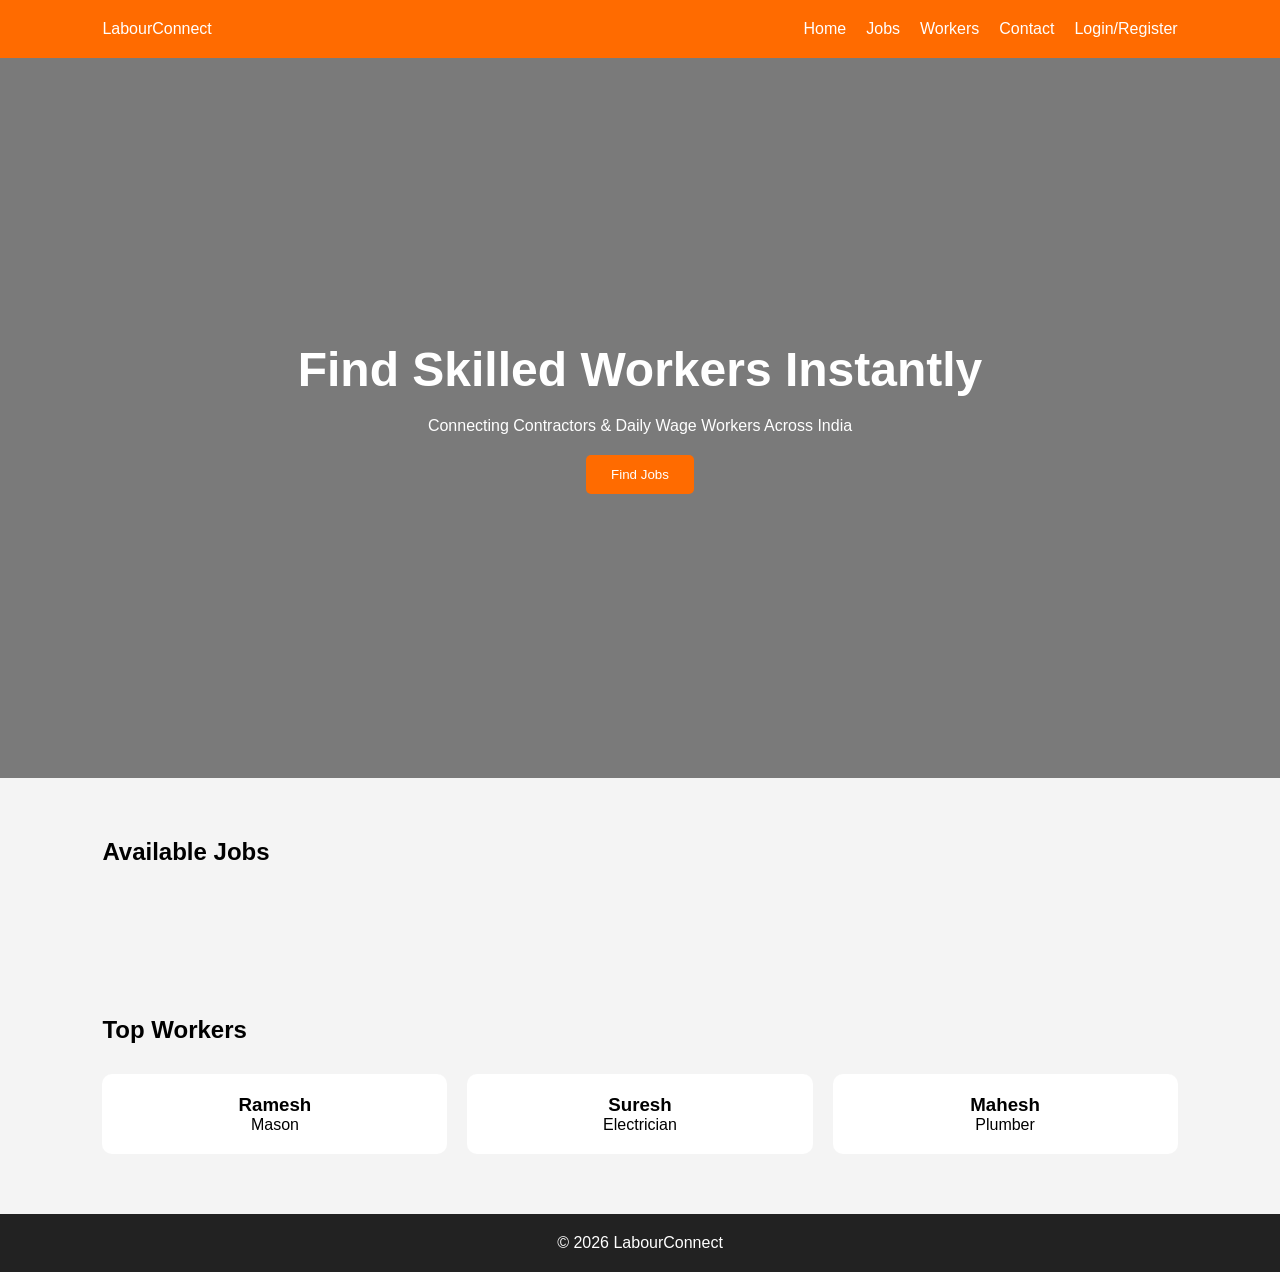
==== index.html @ fd5994c7 "Add files via upload" ====
<!DOCTYPE html>
<html lang="en">
<head>
    <meta charset="UTF-8">
    <meta name="viewport" content="width=device-width, initial-scale=1.0">
    <title>LabourConnect</title>
    <link rel="stylesheet" href="css/style.css">
</head>
<body>

<nav>
    <div class="logo">LabourConnect</div>
    <ul>
        <li><a href="#">Home</a></li>
        <li><a href="#jobs">Jobs</a></li>
        <li><a href="#workers">Workers</a></li>
        <li><a href="#contact">Contact</a></li>
	<li><a href="login.html">Login/Register</a></li>

    </ul>
</nav>

<section class="hero">
    <div class="hero-content">
        <h1>Find Skilled Workers Instantly</h1>
        <p>Connecting Contractors & Daily Wage Workers Across India</p>
        <button onclick="showJobs()">Find Jobs</button>
    </div>
</section>

<section id="jobs" class="jobs-section">
    <h2>Available Jobs</h2>

    <div class="job-container" id="jobContainer">
    </div>
</section>

<section id="workers" class="workers-section">
    <h2>Top Workers</h2>

    <div class="worker-grid">
        <div class="worker-card">
            <h3>Ramesh</h3>
            <p>Mason</p>
        </div>

        <div class="worker-card">
            <h3>Suresh</h3>
            <p>Electrician</p>
        </div>

        <div class="worker-card">
            <h3>Mahesh</h3>
            <p>Plumber</p>
        </div>
    </div>
</section>

<footer id="contact">
    <p>© 2026 LabourConnect</p>
</footer>

<script src="script.js"></script>

</body>
</html>
---- css/style.css ----
*{
    margin:0;
    padding:0;
    box-sizing:border-box;
    font-family:Arial,sans-serif;
}

body{
    background:#f4f4f4;
}

nav{
    display:flex;
    justify-content:space-between;
    align-items:center;
    padding:20px 8%;
    background:#ff6b00;
    color:white;
}

nav ul{
    display:flex;
    list-style:none;
    gap:20px;
}

nav a{
    color:white;
    text-decoration:none;
}

.hero{
    height:80vh;
    display:flex;
    justify-content:center;
    align-items:center;
    background:linear-gradient(rgba(0,0,0,.5),
    rgba(0,0,0,.5)),
    url('https://images.unsplash.com/photo-1504307651254-35680f356dfd');
    background-size:cover;
    color:white;
    text-align:center;
}

.hero h1{
    font-size:3rem;
}

.hero p{
    margin:20px 0;
}

.hero button{
    padding:12px 25px;
    border:none;
    background:#ff6b00;
    color:white;
    border-radius:5px;
    cursor:pointer;
}

.jobs-section,
.workers-section{
    padding:60px 8%;
}

.jobs-section h2,
.workers-section h2{
    margin-bottom:30px;
}

.job-container{
    display:grid;
    grid-template-columns:repeat(auto-fit,minmax(280px,1fr));
    gap:20px;
}

.job-card{
    background:white;
    padding:20px;
    border-radius:10px;
    box-shadow:0 3px 10px rgba(0,0,0,.1);
}

.job-card button{
    margin-top:15px;
    padding:10px 15px;
    background:#ff6b00;
    border:none;
    color:white;
    cursor:pointer;
}

.worker-grid{
    display:grid;
    grid-template-columns:repeat(auto-fit,minmax(220px,1fr));
    gap:20px;
}

.worker-card{
    background:white;
    padding:20px;
    border-radius:10px;
    text-align:center;
}

footer{
    background:#222;
    color:white;
    text-align:center;
    padding:20px;
}
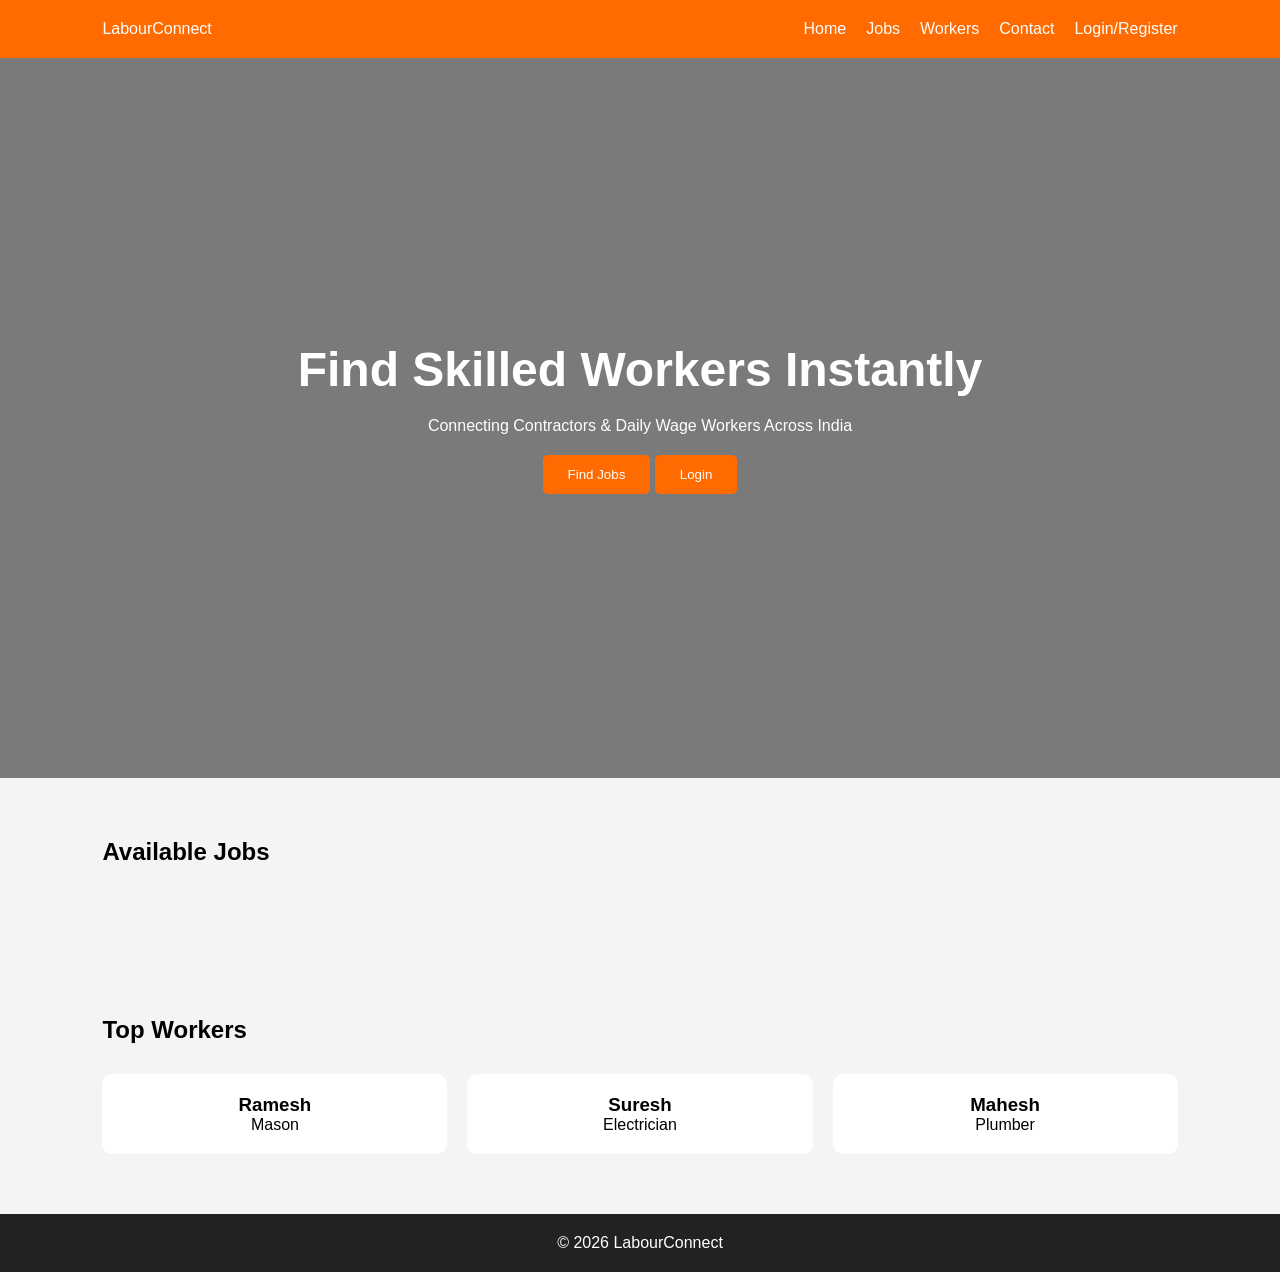
==== commit 37870003: "Add Login button to hero section Added a Login button to the hero section." ====
--- a/index.html
+++ b/index.html
@@ -25,6 +25,7 @@
         <h1>Find Skilled Workers Instantly</h1>
         <p>Connecting Contractors & Daily Wage Workers Across India</p>
         <button onclick="showJobs()">Find Jobs</button>
+		<button onclick="a href="login.html"">Login</button>
     </div>
 </section>
 
@@ -63,4 +64,4 @@
 <script src="script.js"></script>
 
 </body>
-</html>+</html>
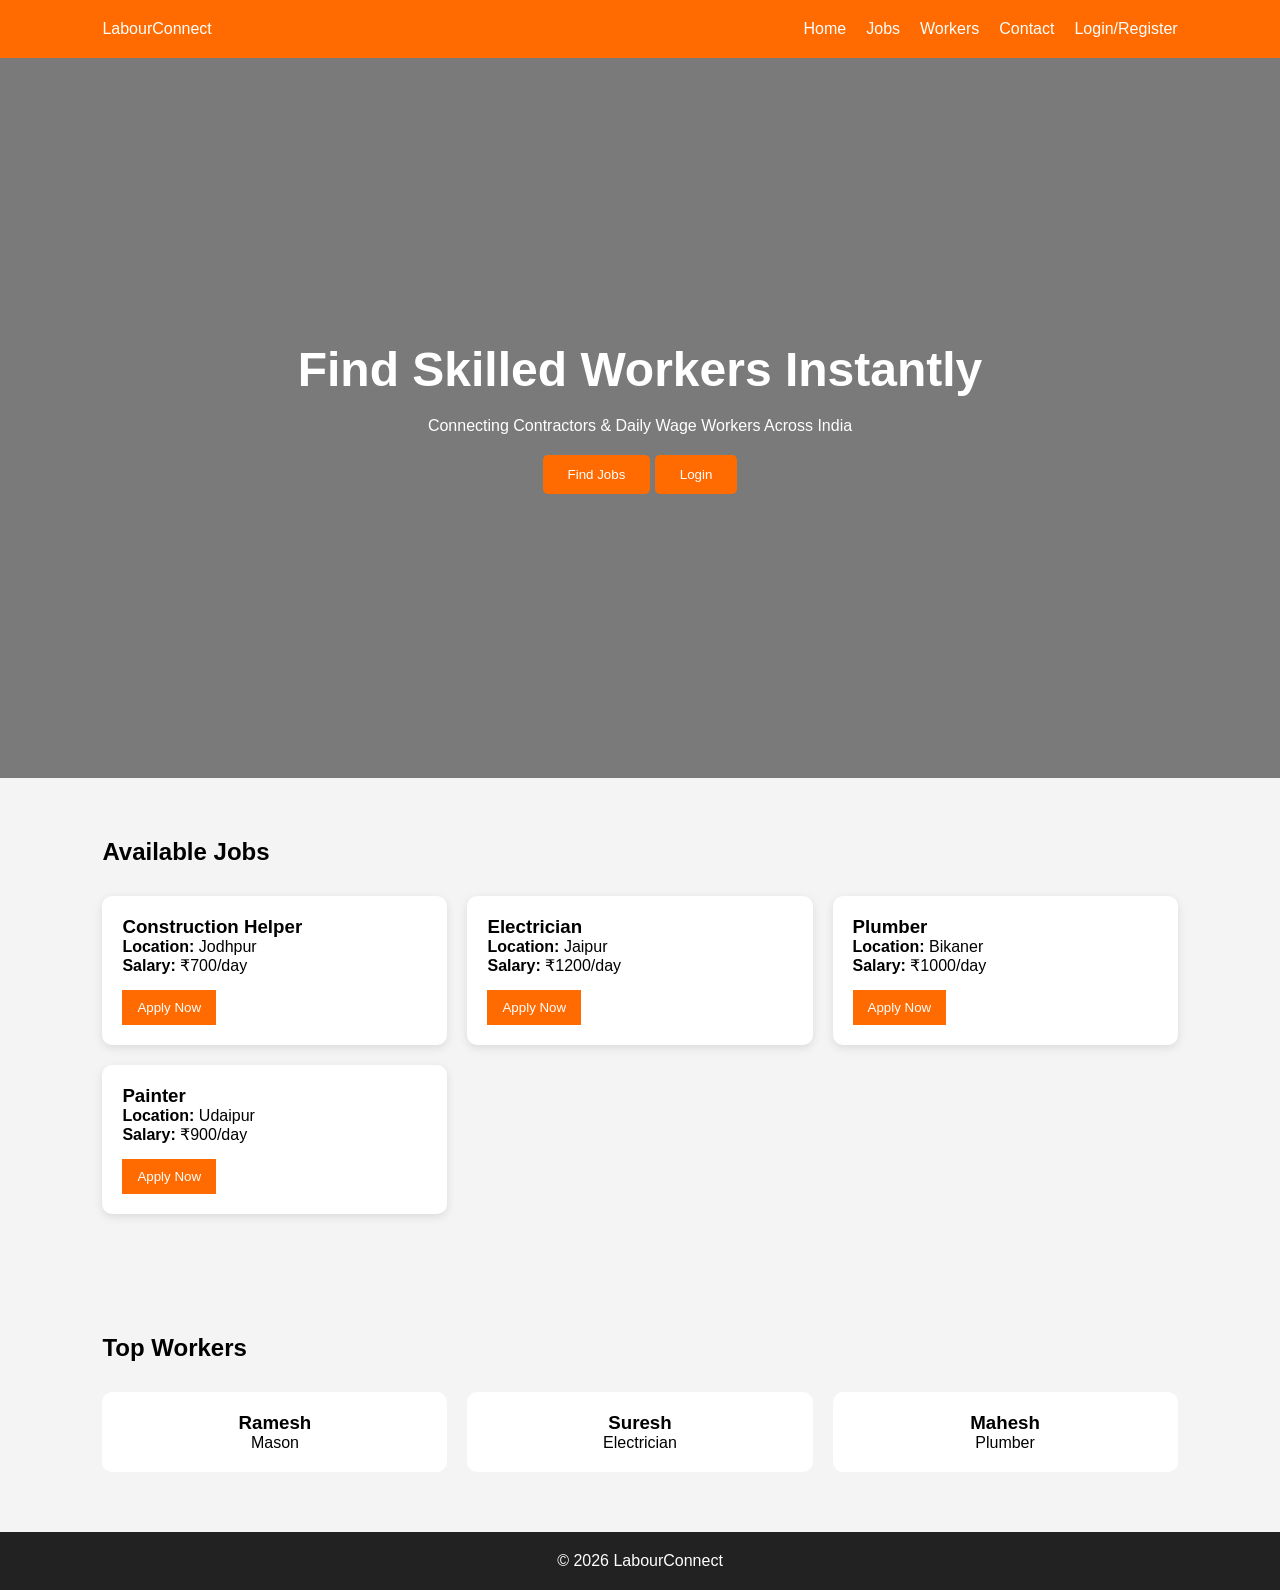
==== commit 6c03037c: "Fix HTML structure and update script source" ====
--- a/index.html
+++ b/index.html
@@ -61,7 +61,7 @@
     <p>© 2026 LabourConnect</p>
 </footer>
 
-<script src="script.js"></script>
+<script src="scripts/script.js"></script>
 
 </body>
 </html>
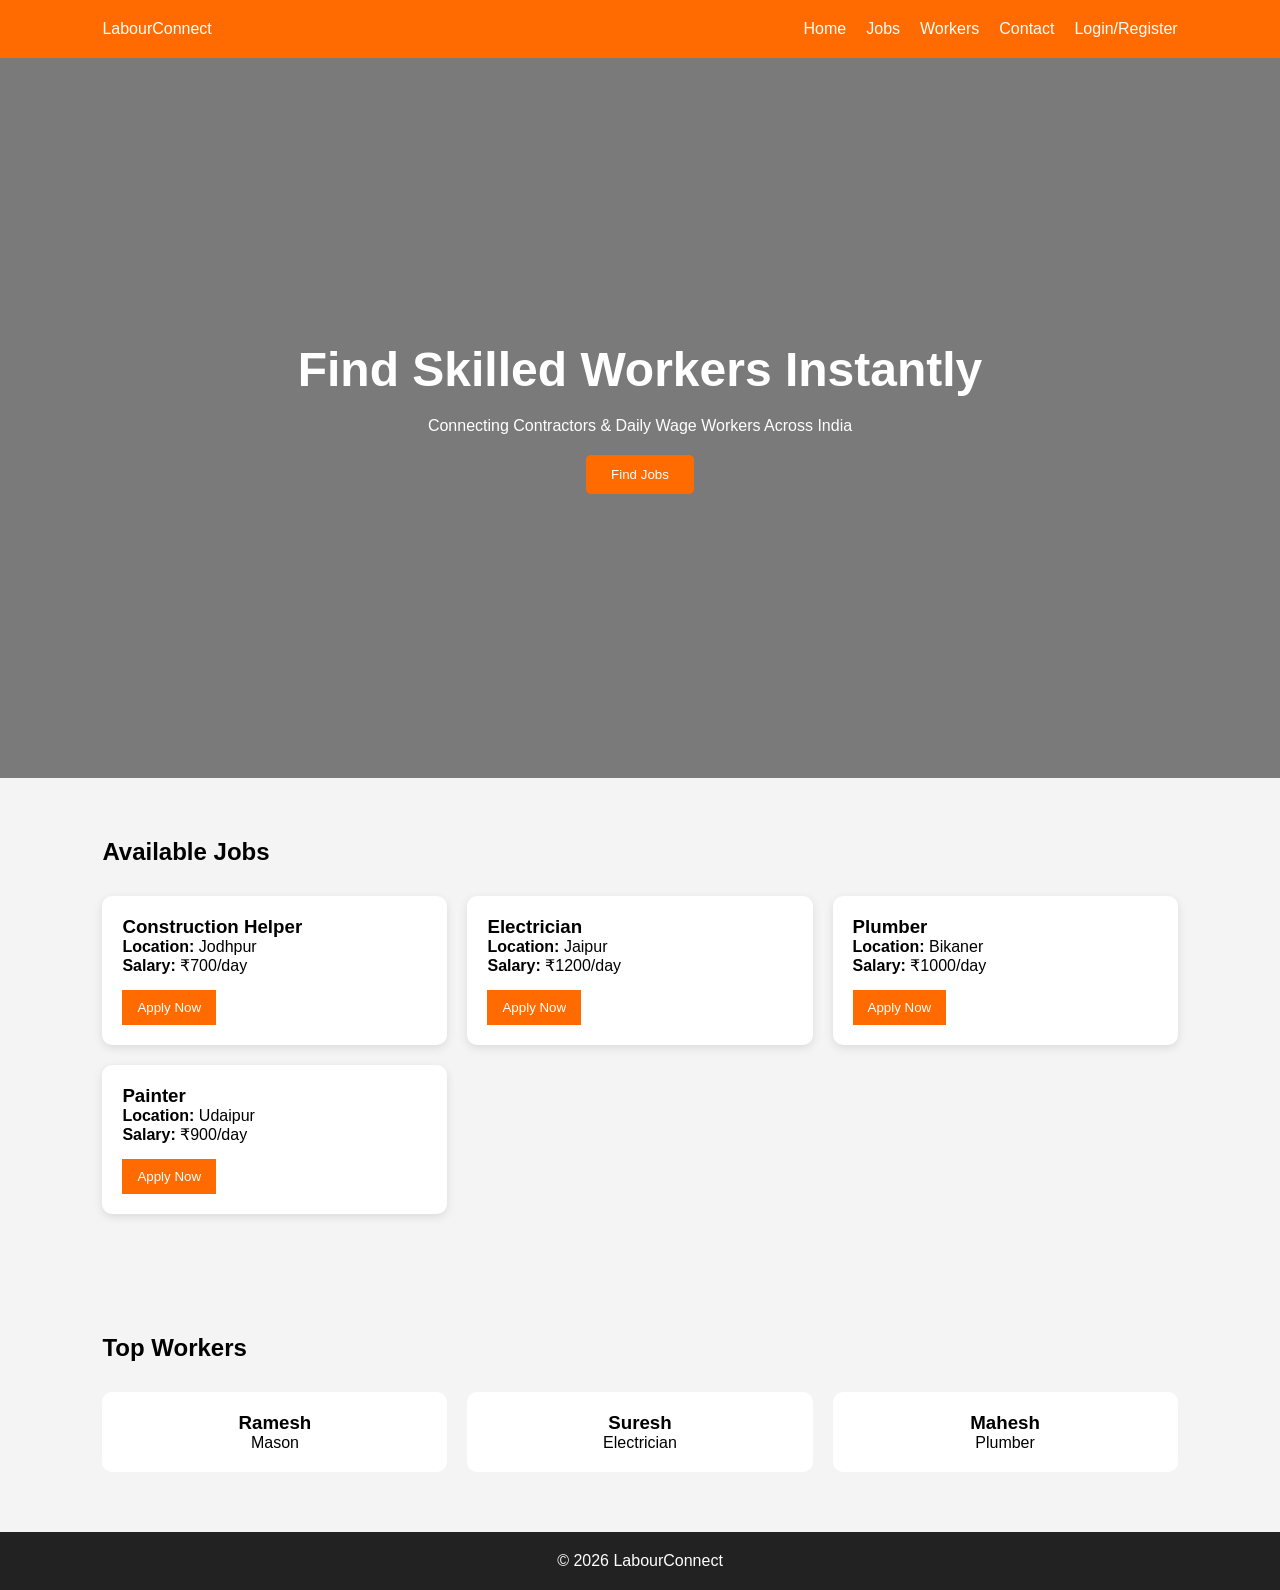
==== commit e9289506: "Update index.html" ====
--- a/index.html
+++ b/index.html
@@ -25,7 +25,7 @@
         <h1>Find Skilled Workers Instantly</h1>
         <p>Connecting Contractors & Daily Wage Workers Across India</p>
         <button onclick="showJobs()">Find Jobs</button>
-		<button onclick="a href="login.html"">Login</button>
+
     </div>
 </section>
 
